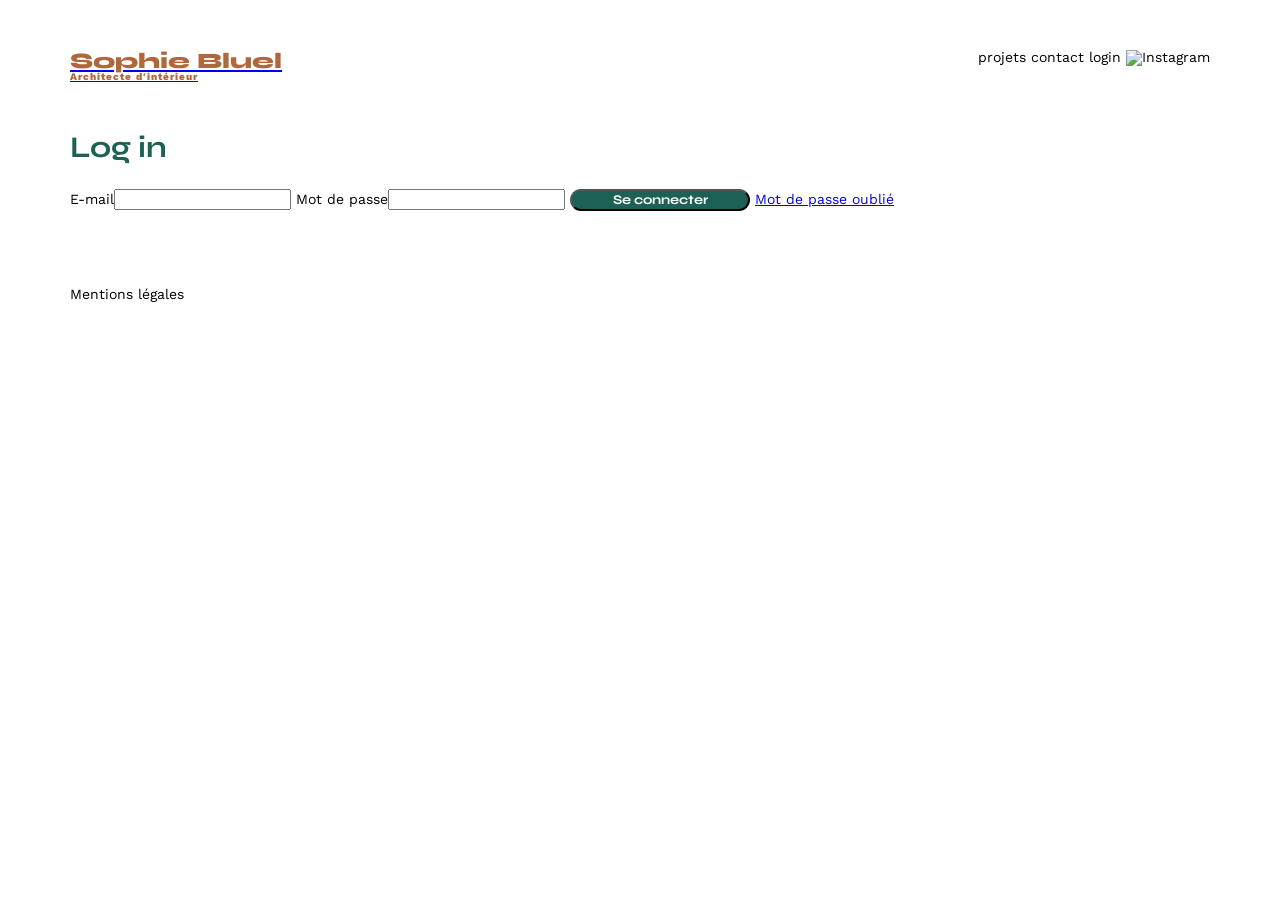
==== FrontEnd/login.html @ 6a9277c2 "Création de la page login et ref dans l'index" ====
<!DOCTYPE html>
<html lang="fr">
<head>
	<meta charset="UTF-8">
	<title>Sophie Bluel - Architecte d'intérieur</title>
	<meta name="viewport" content="width=device-width, initial-scale=1.0">
	<link rel="preconnect" href="https://fonts.googleapis.com">
	<link rel="preconnect" href="https://fonts.gstatic.com" crossorigin>
	<link href="https://fonts.googleapis.com/css2?family=Syne:wght@700;800&family=Work+Sans&display=swap" rel="stylesheet">
	<meta name="description" content="">
	<link rel="stylesheet" href="./assets/style.css">
</head>

<body>
    <header>
        <a href="index.html"><h1>Sophie Bluel <span>Architecte d'intérieur</span></h1></a>
        <nav>
            projets
            contact
            <span>login</span>
            <img src="./assets/icons/instagram.png" alt="Instagram"></li> 
        </nav>
    </header>

    <main>
        <section class="login-section">
            <h2>Log in</h2>
            <form class="login" method="post">
                <label for="email">E-mail<input type="email" name="email"></label>
                <label for="password">Mot de passe<input type="password" name="password"></label>
                <input type="submit" value="Se connecter">
                <a href="#">Mot de passe oublié</a>
            </form>
            
        </section>
    </main>

    <footer>
        Mentions légales
    </footer>
</body>
</html>
---- FrontEnd/assets/style.css ----
/* http://meyerweb.com/eric/tools/css/reset/
   v2.0 | 20110126
   License: none (public domain)
*/

html, body, div, span, applet, object, iframe,
h1, h2, h3, h4, h5, h6, p, blockquote, pre,
a, abbr, acronym, address, big, cite, code,
del, dfn, em, img, ins, kbd, q, s, samp,
small, strike, strong, sub, sup, tt, var,
b, u, i, center,
dl, dt, dd, ol, ul, li,
fieldset, form, label, legend,
table, caption, tbody, tfoot, thead, tr, th, td,
article, aside, canvas, details, embed,
figure, figcaption, footer, header, hgroup,
menu, nav, output, ruby, section, summary,
time, mark, audio, video {
	margin: 0;
	padding: 0;
	border: 0;
	font-size: 100%;
	font: inherit;
	vertical-align: baseline;
}
/* HTML5 display-role reset for older browsers */
article, aside, details, figcaption, figure,
footer, header, hgroup, menu, nav, section {
	display: block;
}
body {
	line-height: 1;
}
ol, ul {
	list-style: none;
}
blockquote, q {
	quotes: none;
}
blockquote:before, blockquote:after,
q:before, q:after {
	content: '';
	content: none;
}
table {
	border-collapse: collapse;
	border-spacing: 0;
}
/** end reset css**/
body {
	max-width: 1140px;
	margin:auto;
	font-family: 'Work Sans' ;
	font-size: 14px;
}
header {
	display: flex;
	justify-content: space-between;
	margin: 50px 0
}
section {
	margin: 50px 0
}

h1{
	display: flex;
	flex-direction: column;
	font-family: 'Syne';
	font-size: 22px;
	font-weight: 800;
	color: #B1663C
}

h1 > span {
	font-family: 'Work Sans';
	font-size:10px;
	letter-spacing: 0.1em;
;
}

h2{
	font-family: 'Syne';
	font-weight: 700;
	font-size: 30px;
	color: #1D6154
}
nav ul {
	display: flex;
	align-items: center;
	list-style-type: none;

}
nav li {
	padding: 0 10px;
	font-size: 1.2em;
}

li:hover {
	color: #B1663C;
}
#introduction {
	display: flex;
	align-items: center;
}
#introduction figure {
	flex: 1
}
#introduction img {
	display: block;
	margin: auto;
	width: 80%;
}

#introduction article {
	flex: 1
}
#introduction h2 {
	margin-bottom: 1em;
}

#introduction p {
	margin-bottom: 0.5em;
}
#portfolio h2 {
	text-align: center;
	margin-bottom: 1em;
}
.gallery {
	width: 100%;
	display: grid;
	grid-template-columns: 1fr 1fr 1fr;
	grid-column-gap: 20px;
	grid-row-gap: 20px;
}

.gallery img {
	width: 100%;

}
#contact {
	width: 50%;
margin: auto;
}
#contact > * {
	text-align: center;

}
#contact h2{
	margin-bottom: 20px;
}
#contact form {
	text-align: left;
	margin-top:30px;
	display: flex;
	flex-direction: column;
}

#contact input {
	height: 50px;
	font-size: 1.2em;
	border: none;
	box-shadow: 0px 4px 14px rgba(0, 0, 0, 0.09);
}
#contact label {
	margin: 2em 0 1em 0;
}
#contact textarea {
	border: none;
	box-shadow: 0px 4px 14px rgba(0, 0, 0, 0.09);
}

input[type="submit"]{
	font-family: 'Syne';
	font-weight: 700;
	color: white;
	background-color: #1D6154;
	margin : 2em auto ;
	width: 180px;
	text-align: center;
	border-radius: 60px ;
}

footer nav ul {
	display: flex;
	justify-content: flex-end;
	margin: 2em
}

.hid {
	display: none;
}

.filters {
	display: flex;
	width: 100%;
	justify-content: center;
	gap: 10px;
	margin: 50px;
}

.boutonFiltre {
	padding: 10px 20px;
	border-radius: 60px;
	border: #1D6154 1px solid;
	background: none;
	color: #1D6154;
	font-family: 'Syne';
	font-weight: 700;
	font-size: 16px;
	text-align: center;
	margin: 0;
	width: auto;
	box-sizing: border-box;
}

.boutonFiltre:hover, .boutonFiltre:focus {
	background-color: #1D6154;
	color: #FFFFFF;
}
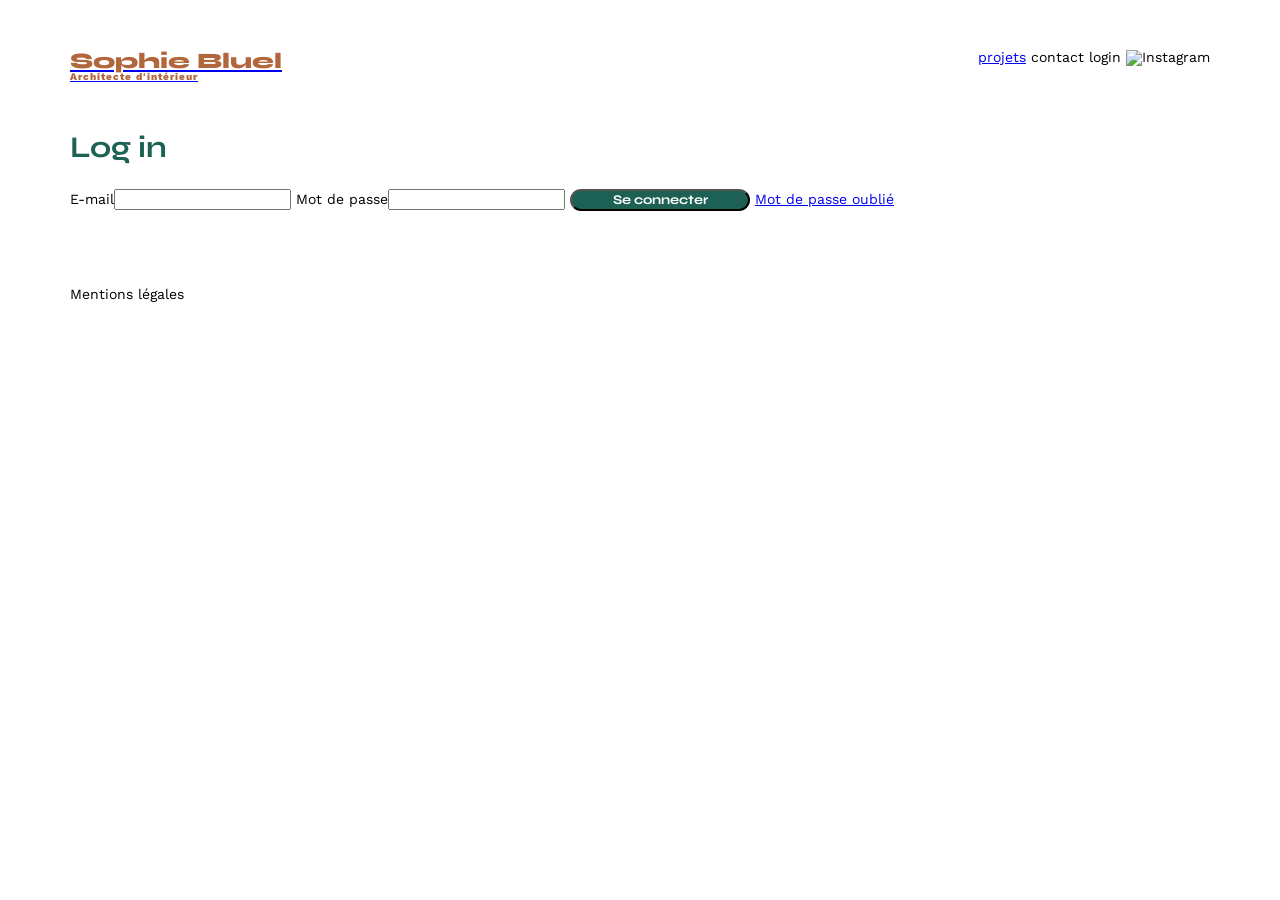
==== commit ff270560: "Changements suite mentorat 28 mai" ====
--- a/FrontEnd/login.html
+++ b/FrontEnd/login.html
@@ -15,7 +15,7 @@
     <header>
         <a href="index.html"><h1>Sophie Bluel <span>Architecte d'intérieur</span></h1></a>
         <nav>
-            projets
+            <a href="index.html">projets</a>
             contact
             <span>login</span>
             <img src="./assets/icons/instagram.png" alt="Instagram"></li> 
@@ -26,8 +26,8 @@
         <section class="login-section">
             <h2>Log in</h2>
             <form class="login" method="post">
-                <label for="email">E-mail<input type="email" name="email"></label>
-                <label for="password">Mot de passe<input type="password" name="password"></label>
+                <label for="email">E-mail</label><input type="email" name="email">
+                <label for="password">Mot de passe</label><input type="password" name="password">
                 <input type="submit" value="Se connecter">
                 <a href="#">Mot de passe oublié</a>
             </form>
@@ -38,5 +38,6 @@
     <footer>
         Mentions légales
     </footer>
+    <script src= "./js/login.js" type="module"></script>
 </body>
 </html>
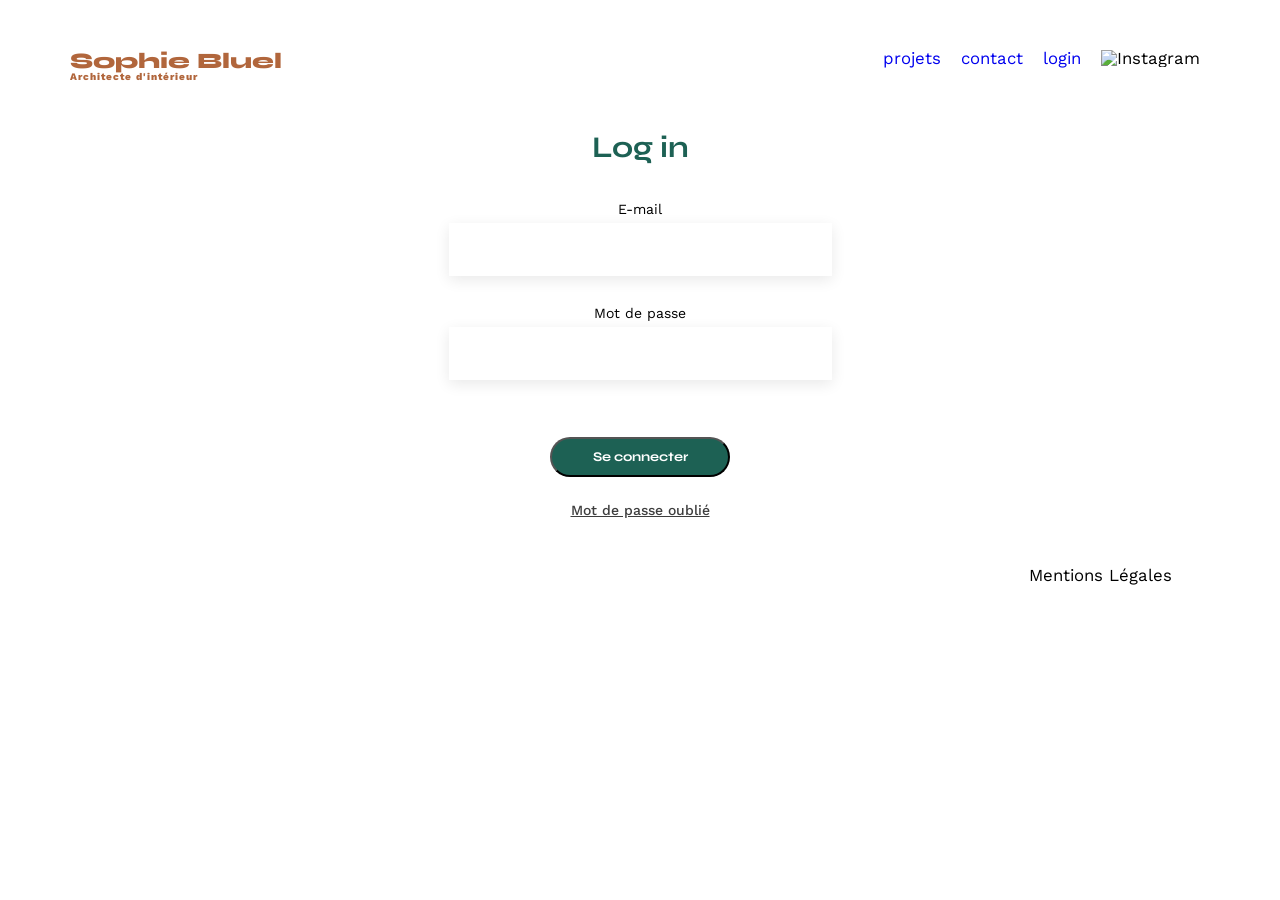
==== commit 9abc07fd: "Style css et liens vers contact / index" ====
--- a/FrontEnd/login.html
+++ b/FrontEnd/login.html
@@ -13,12 +13,14 @@
 
 <body>
     <header>
-        <a href="index.html"><h1>Sophie Bluel <span>Architecte d'intérieur</span></h1></a>
+        <h1>Sophie Bluel <span>Architecte d'intérieur</span></h1>
         <nav>
-            <a href="index.html">projets</a>
-            contact
-            <span>login</span>
-            <img src="./assets/icons/instagram.png" alt="Instagram"></li> 
+		    <ul>
+			    <li><a href="index.html">projets</a></li>
+			    <li><a href="index.html#contact">contact</a></li>
+			    <li><a href="login.html">login</a></li>
+			    <li><img src="./assets/icons/instagram.png" alt="Instagram"></li>
+		    </ul> 
         </nav>
     </header>
 
@@ -29,14 +31,18 @@
                 <label for="email">E-mail</label><input type="email" name="email">
                 <label for="password">Mot de passe</label><input type="password" name="password">
                 <input type="submit" value="Se connecter">
-                <a href="#">Mot de passe oublié</a>
+                <a href="#" style="text-decoration: underline;">Mot de passe oublié</a>
             </form>
             
         </section>
     </main>
 
     <footer>
-        Mentions légales
+        <nav>
+		    <ul>
+			    <li>Mentions Légales</li>
+		    </ul>
+	    </nav>
     </footer>
     <script src= "./js/login.js" type="module"></script>
 </body>
--- a/FrontEnd/assets/style.css
+++ b/FrontEnd/assets/style.css
@@ -216,4 +216,48 @@
 .boutonFiltre:hover, .boutonFiltre:focus {
 	background-color: #1D6154;
 	color: #FFFFFF;
+}
+
+/* Login */
+
+.login-section, .login {
+	display: flex;
+	flex-direction: column;
+	align-items: center;
+}
+
+.login-section h2 {
+	text-align: center;
+	margin-bottom: 40px;
+}
+
+.login input[type=email], input[type=password] {
+	margin-top: 7px;
+	margin-bottom: 30px;
+	border: unset;
+	background: #FFFFFF;
+	box-shadow: 0px 4px 14px rgba(0, 0, 0, 0.09);
+	height: 51px;
+	width: 379px;
+}
+
+.login input[type=submit] {
+	padding: 10px 40px;
+}
+
+.login a {
+	color: #3D3D3D;
+	font-weight: 500;
+}
+
+a {
+	text-decoration: none;
+}
+
+a:visited {
+	color:black;
+}
+
+a:hover {
+	color: #B1663C;
 }
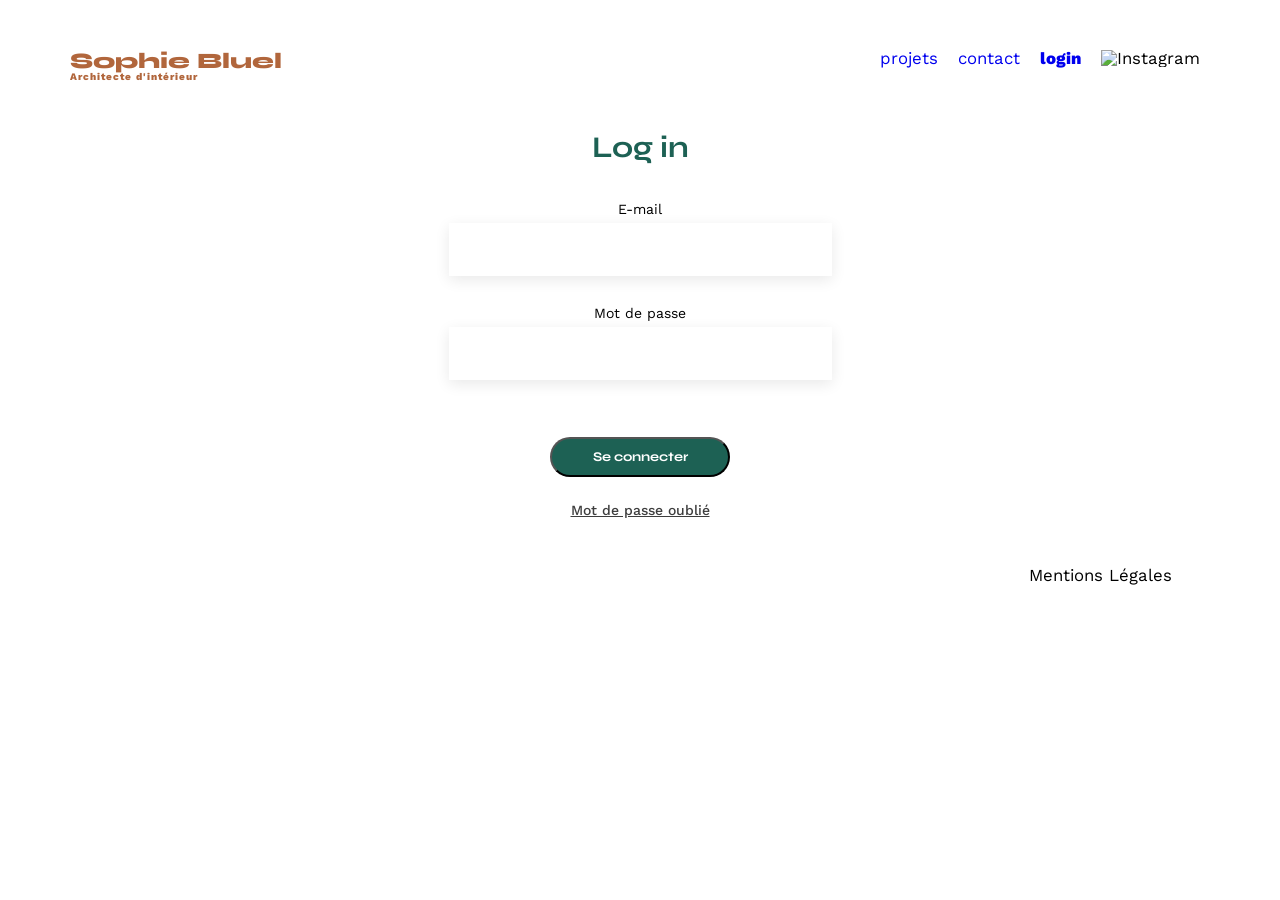
==== commit 2c1a9cdd: "Style css et premiers tests de la fonction connexion ()" ====
--- a/FrontEnd/login.html
+++ b/FrontEnd/login.html
@@ -18,18 +18,18 @@
 		    <ul>
 			    <li><a href="index.html">projets</a></li>
 			    <li><a href="index.html#contact">contact</a></li>
-			    <li><a href="login.html">login</a></li>
+			    <li class="bold"><a href="login.html">login</a></li>
 			    <li><img src="./assets/icons/instagram.png" alt="Instagram"></li>
 		    </ul> 
         </nav>
     </header>
 
     <main>
-        <section class="login-section">
+        <section class="login-section" id="login-section">
             <h2>Log in</h2>
             <form class="login" method="post">
-                <label for="email">E-mail</label><input type="email" name="email">
-                <label for="password">Mot de passe</label><input type="password" name="password">
+                <label for="email">E-mail</label><input type="email" name="email" id="email">
+                <label for="password">Mot de passe</label><input type="password" name="password" id="password">
                 <input type="submit" value="Se connecter">
                 <a href="#" style="text-decoration: underline;">Mot de passe oublié</a>
             </form>
--- a/FrontEnd/assets/style.css
+++ b/FrontEnd/assets/style.css
@@ -260,4 +260,12 @@
 
 a:hover {
 	color: #B1663C;
+}
+
+.bold {
+	font-weight: 800;
+}
+
+#login-section form {
+	text-align: left;
 }
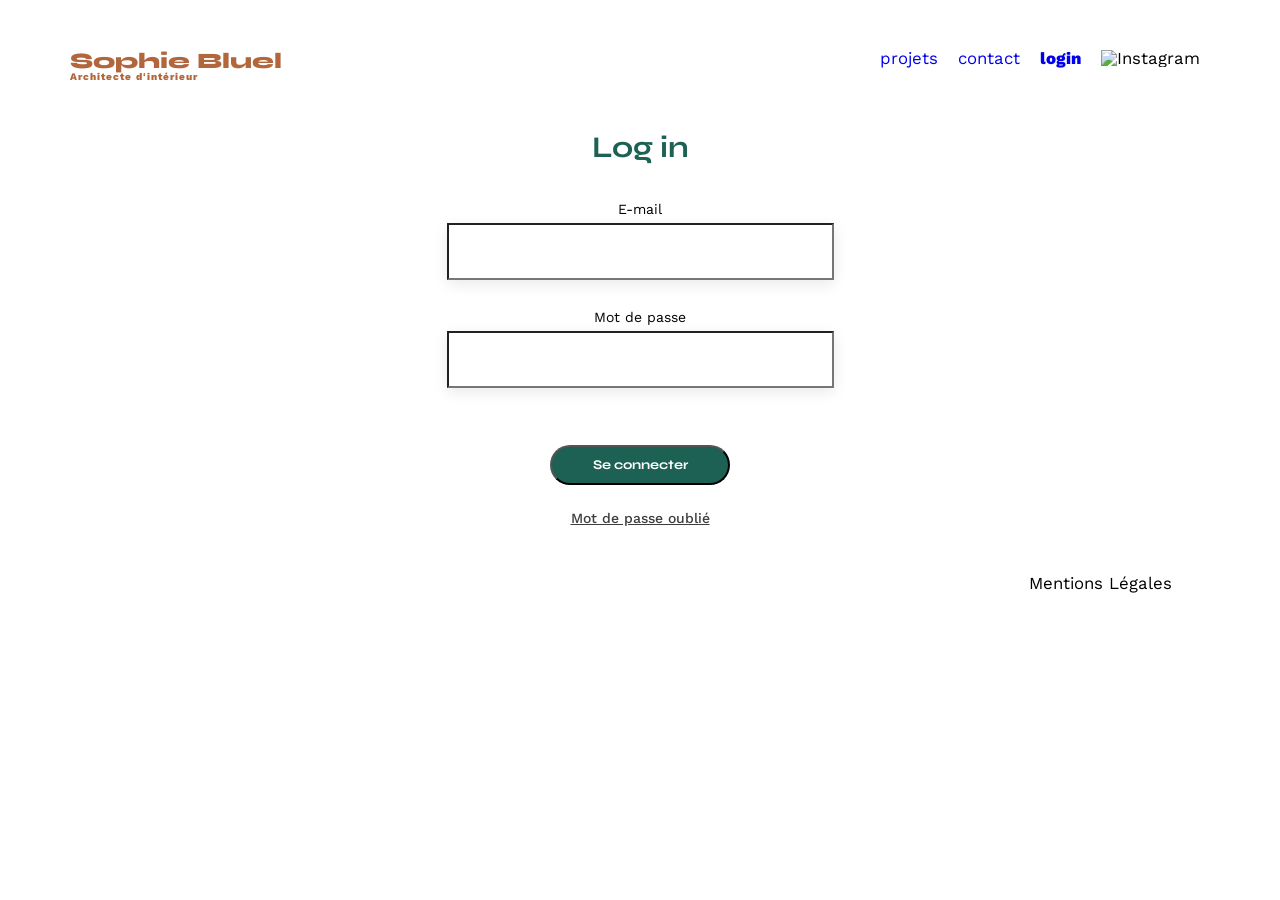
==== commit e71a93aa: "Modifications suite mentorat" ====
--- a/FrontEnd/login.html
+++ b/FrontEnd/login.html
@@ -27,13 +27,13 @@
     <main>
         <section class="login-section" id="login-section">
             <h2>Log in</h2>
-            <form class="login" method="post">
-                <label for="email">E-mail</label><input type="email" name="email" id="email">
-                <label for="password">Mot de passe</label><input type="password" name="password" id="password">
-                <input type="submit" value="Se connecter">
-                <a href="#" style="text-decoration: underline;">Mot de passe oublié</a>
-            </form>
-            
+            <form class="login" id="login">
+                    <label for="email">E-mail</label><input type="email" name="email" id="email" />
+                    <label for="password">Mot de passe</label><input type="password" name="password" id="password" />
+                    <input type="submit" value="Se connecter" />
+                    <a href="#" style="text-decoration: underline">Mot de passe oublié</a>
+                </form>
+            <p class="login-error" id="login-error"></p>
         </section>
     </main>
 
--- a/FrontEnd/assets/style.css
+++ b/FrontEnd/assets/style.css
@@ -234,7 +234,6 @@
 .login input[type=email], input[type=password] {
 	margin-top: 7px;
 	margin-bottom: 30px;
-	border: unset;
 	background: #FFFFFF;
 	box-shadow: 0px 4px 14px rgba(0, 0, 0, 0.09);
 	height: 51px;
@@ -268,4 +267,25 @@
 
 #login-section form {
 	text-align: left;
+}
+
+/* Bannière d'édition */
+
+.edition-banner {
+	background-color: #000000;
+	width: 100%;
+	margin: 0;
+	color: #FFFFFF;
+	display: flex;
+	justify-content: center;
+	gap: 10px;
+	padding: 10px;
+	font-family: 'Work Sans';
+	font-size: 16px;
+}
+
+.edition-banner #edit-button {
+	background-color: #000000;
+	color: #FFFFFF;
+	border: none;
 }
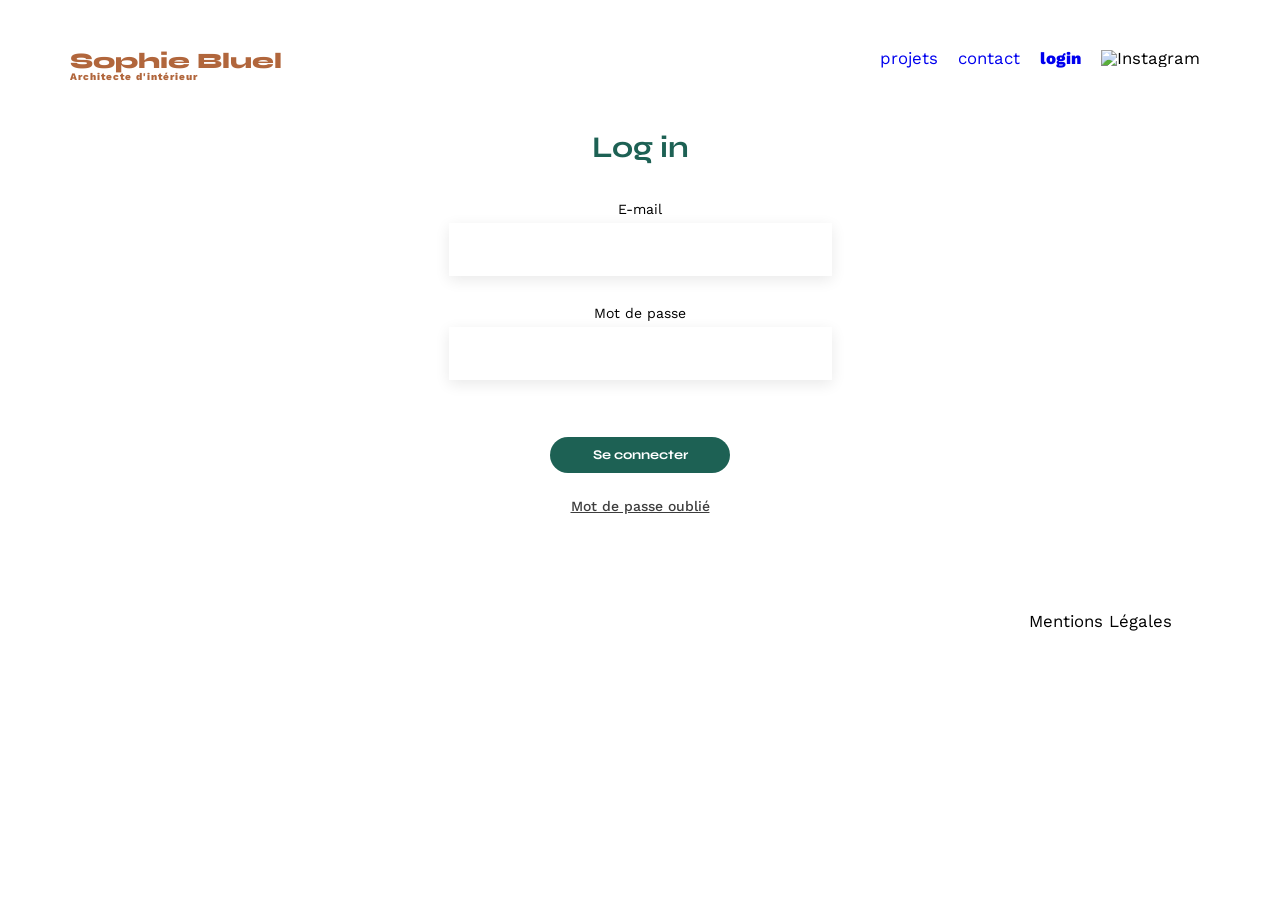
==== commit 198e7cd4: "Logout et preview fonctionnels" ====
--- a/FrontEnd/login.html
+++ b/FrontEnd/login.html
@@ -46,4 +46,4 @@
     </footer>
     <script src= "./js/login.js" type="module"></script>
 </body>
-</html>
+</html>
--- a/FrontEnd/assets/style.css
+++ b/FrontEnd/assets/style.css
@@ -2,6 +2,7 @@
    v2.0 | 20110126
    License: none (public domain)
 */
+
 
 html, body, div, span, applet, object, iframe,
 h1, h2, h3, h4, h5, h6, p, blockquote, pre,
@@ -123,8 +124,29 @@
 }
 #portfolio h2 {
 	text-align: center;
-	margin-bottom: 1em;
-}
+}
+
+.portfolio-header {
+	display: flex;
+	align-items: center;
+	justify-content: center;
+	margin-bottom: 90px;
+	gap: 10px;
+}
+
+#editIcon1, #editIcon2 {
+	font-weight: 400;
+}
+
+.edit-button {
+	background-color: white;
+	color: black;
+	border: none;
+	font-family: 'Work Sans';
+	font-weight: 400;
+	font-size: 14px;
+}
+
 .gallery {
 	width: 100%;
 	display: grid;
@@ -178,6 +200,7 @@
 	width: 180px;
 	text-align: center;
 	border-radius: 60px ;
+	border: none;
 }
 
 footer nav ul {
@@ -238,6 +261,7 @@
 	box-shadow: 0px 4px 14px rgba(0, 0, 0, 0.09);
 	height: 51px;
 	width: 379px;
+	border: none;
 }
 
 .login input[type=submit] {
@@ -270,7 +294,6 @@
 }
 
 /* Bannière d'édition */
-
 .edition-banner {
 	background-color: #000000;
 	width: 100%;
@@ -288,4 +311,231 @@
 	background-color: #000000;
 	color: #FFFFFF;
 	border: none;
+}
+
+.login-error {
+	color: red;
+	font-weight: 800;
+	margin-top: 50px;
+}
+
+/* Modale */
+
+/* Partie suppression */
+
+.modalGallery {
+	display: flex;
+	flex-wrap: wrap;
+	justify-content: center;
+	gap: 20px;
+	flex-direction: column;
+}
+
+.exitModal {
+	display: flex;
+	justify-content: flex-end;
+}
+
+#closeModalBtn1 {
+	background-color: white;
+	border: none;
+	color: black;
+	height: 24px;
+	width: 24px;
+}
+
+#closeModalBtn1 i {
+	font-size: 16px;
+}
+
+.modalTitle {
+	font-family: 'Work Sans';
+	font-weight: 400;
+	font-size: 26px;
+	text-align: center;
+	margin-bottom: 46px;
+}
+
+.modalContent1 {
+	display: flex;
+	flex-wrap: wrap;
+	width: 70%;
+  	gap: 10px;
+  	border-bottom: 1px solid #B3B3B3;
+  	padding-bottom: 40px;
+	margin: 0 auto;
+}
+
+.modalContent1 figure {
+	position: relative;
+	width: 77px;
+	height: 103px;
+}
+
+.modalContent1 figure img {
+	width: 100%;
+	height: 100%;
+	object-fit: cover;
+}
+
+.deleteButton {
+	background-color: black;
+	border: none;
+	color: white;
+	height: 17px;
+	width: 17px;
+	justify-content: center;
+	align-content: center;
+	display: flex;
+	border-radius: 2px;
+	position: absolute;
+	right: 5px;
+	top: 5px;
+}
+
+#addPictureBtn{
+	font-family: 'Syne';
+	font-weight: 700;
+	font-size: 14px;
+	color: white;
+	background-color: #1D6154;
+	margin : 2em auto ;
+	width: 237px;
+	height: 36px;
+	text-align: center;
+	border-radius: 60px ;
+	border: none;
+}
+
+.modalTotal {
+	width: 630px;
+	height: 688px;
+	justify-self: center;
+	align-self: center;
+	border-radius: 10px;
+	border: none;
+}
+
+::backdrop {
+  background-color: #000000;
+  opacity: 0.30;
+}
+
+/* Partie ajout */
+
+.addPicture {
+	display: flex;
+	flex-wrap: wrap;
+	justify-content: center;
+	gap: 20px;
+	flex-direction: column;
+}
+
+.modalHeader {
+	display: flex;
+	justify-content: space-between;
+	align-items: center;
+}
+
+#closeModalBtn2, #goBack {
+	background-color: white;
+	border: none;
+	color: black;
+	height: 24px;
+	width: 24px;
+}
+
+#goBack i {
+	font-size: 21px;
+}
+
+#closeModalBtn2 i {
+	font-size: 16px;
+}
+
+#pictureZone {
+	display: flex;
+	flex-direction: column;
+	align-items: center;
+	flex-wrap: wrap;
+	width: 100%;
+  	gap: 10px;
+  	padding: 20px 0 30px 0;
+	margin: 0 auto;
+	background-color: #E8F1F6;
+	border-radius: 3px;
+}
+
+#pictureZone i {
+	font-size: 50px;
+	color: #B3B3B3;
+}
+
+#pictureZone p {
+	font-family: 'Work Sans';
+	font-weight: 400;
+	font-size: 10px;
+	color: #444444;
+}
+
+#addPictureForm {
+	display: flex;
+	flex-direction: column;
+	width: 70%;
+  	gap: 10px;
+	margin: 0 auto;
+	border-bottom: 1px solid #B3B3B3;
+  	padding-bottom: 40px;
+}
+
+#addPictureForm input[type="text"] {
+	height: 50px;
+	font-size: 1.2em;
+	border: none;
+	box-shadow: 0px 4px 14px rgba(0, 0, 0, 0.09);
+}
+
+#addPictureForm select {
+	height: 50px;
+	font-size: 1.2em;
+	background-color: white;
+	border: none;
+	box-shadow: 0px 4px 14px rgba(0, 0, 0, 0.09);
+}
+
+#confirm {
+	font-family: 'Syne';
+	font-weight: 700;
+	font-size: 14px;
+	color: white;
+	background-color: #A7A7A7;
+	margin : 2em auto ;
+	width: 237px;
+	height: 36px;
+	text-align: center;
+	border-radius: 60px ;
+	border: none;
+}
+
+#label-title, #label-category {
+	font-family: 'Work Sans';
+	font-weight: 500;
+	font-size: 14px;
+	color: #3D3D3D;
+	margin-bottom: 5px;
+}
+
+input[type="file"].picture {
+  display: none;
+}
+
+#label-picture {
+  display: inline-block;
+  background: #CBD6DC;
+  color: #306685;
+  padding: 10px 20px;
+  border-radius: 50px;
+  cursor: pointer;
+  font-weight: 500;
+  transition: background 0.2s;
 }
